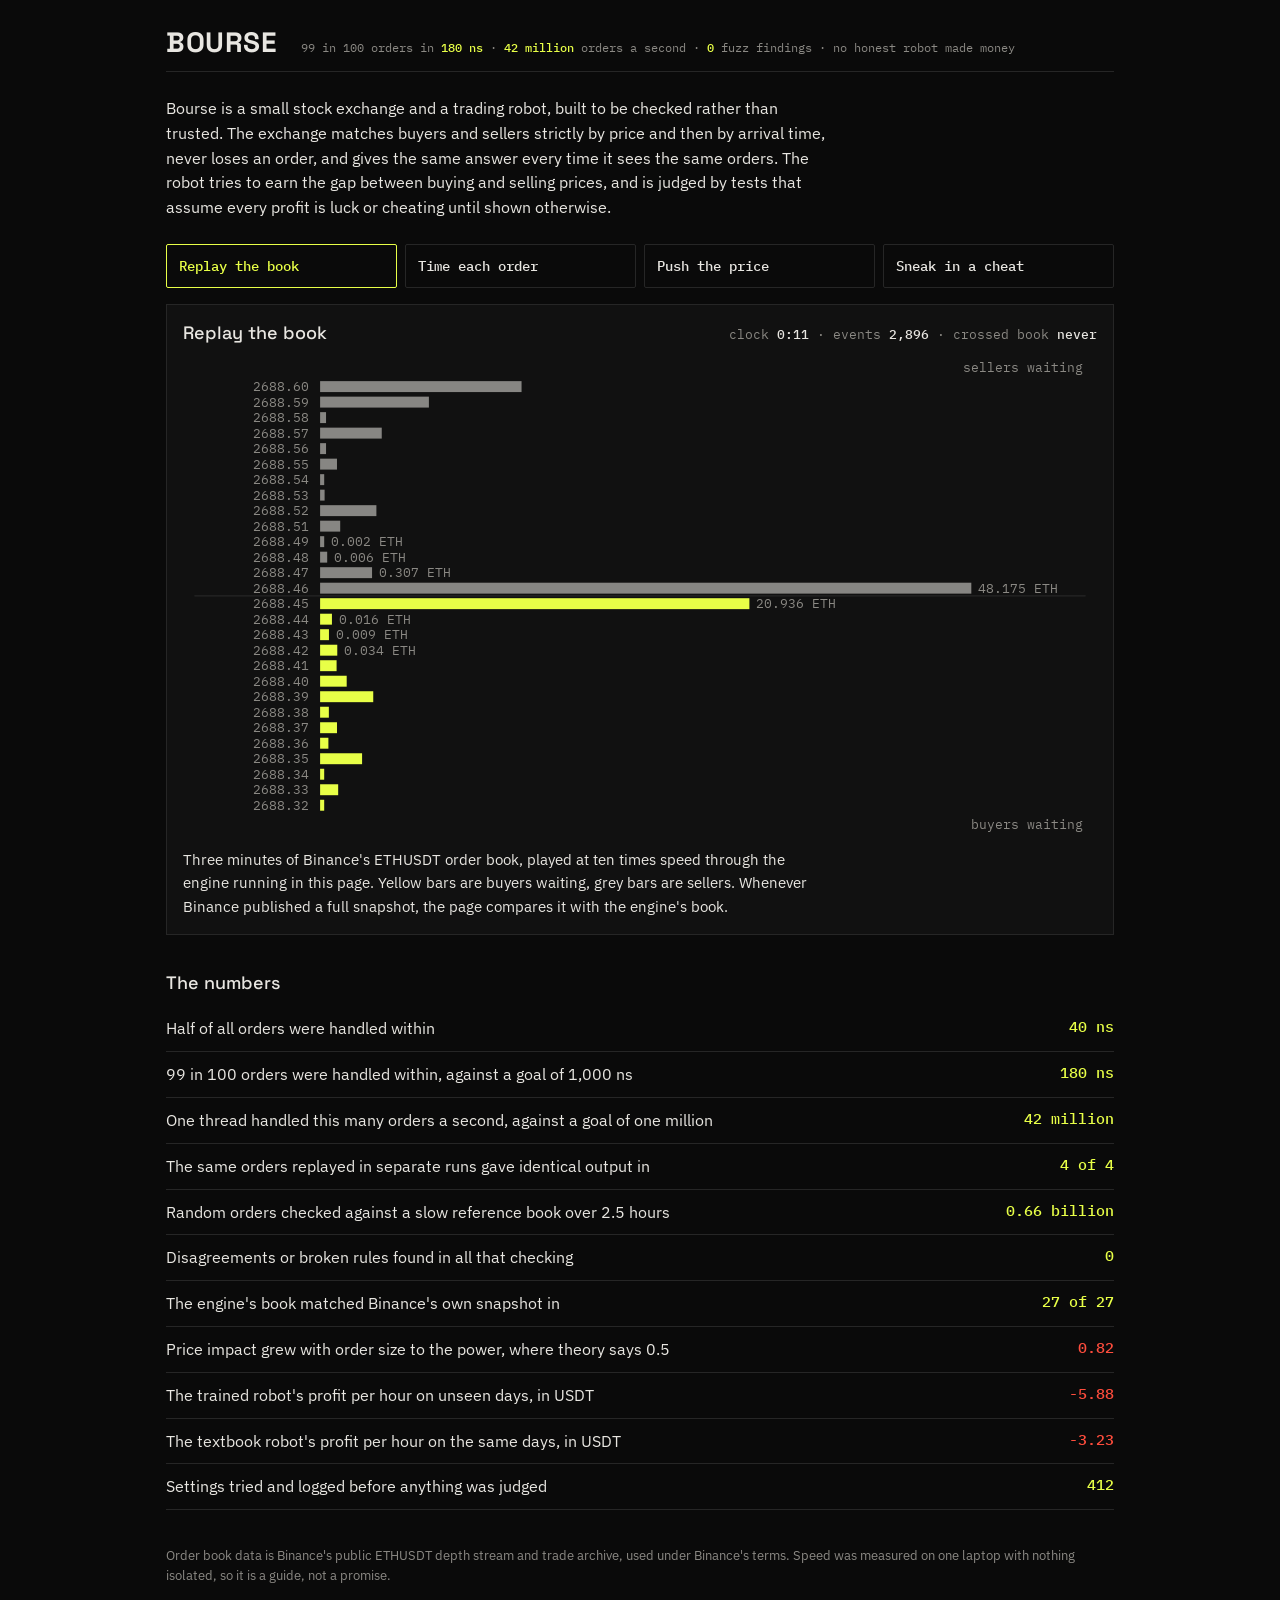
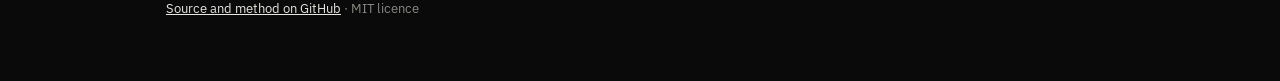
==== site/index.html @ e9c9f5f6 "feat(site): compile the engine to wasm and publish a browser demo" ====
<!doctype html>
<html lang="en">
<head>
<meta charset="utf-8">
<meta name="viewport" content="width=device-width, initial-scale=1">
<title>Bourse</title>
<meta name="description" content="A small exchange and a trading robot, built to be checked rather than trusted.">
<link rel="preconnect" href="https://fonts.googleapis.com">
<link rel="preconnect" href="https://fonts.gstatic.com" crossorigin>
<link href="https://fonts.googleapis.com/css2?family=Space+Grotesk:wght@500;700&family=IBM+Plex+Sans:wght@400;500&family=IBM+Plex+Mono:wght@400;500&display=swap" rel="stylesheet">
<link rel="stylesheet" href="style.css">
</head>
<body>
<header class="top">
  <h1>Bourse</h1>
  <p class="tape" id="tape" aria-label="Key numbers">loading the results</p>
</header>

<main>
  <section class="intro">
    <p>Bourse is a small stock exchange and a trading robot, built to be checked rather than trusted. The exchange matches buyers and sellers strictly by price and then by arrival time, never loses an order, and gives the same answer every time it sees the same orders. The robot tries to earn the gap between buying and selling prices, and is judged by tests that assume every profit is luck or cheating until shown otherwise.</p>
  </section>

  <nav class="controls" aria-label="Demo">
    <button type="button" data-view="replay" aria-pressed="true">Replay the book</button>
    <button type="button" data-view="latency" aria-pressed="false">Time each order</button>
    <button type="button" data-view="impact" aria-pressed="false">Push the price</button>
    <button type="button" data-view="cheat" aria-pressed="false" class="surprise">Sneak in a cheat</button>
  </nav>

  <section class="stage" aria-live="polite">
    <div class="stage-head">
      <h2 id="stage-title">Replay the book</h2>
      <div class="readout" id="readout"></div>
    </div>
    <svg id="chart" role="img" aria-labelledby="stage-title stage-caption" viewBox="0 0 800 420" preserveAspectRatio="xMidYMid meet"></svg>
    <p class="caption" id="stage-caption"></p>
    <div class="stamp" id="stamp" hidden></div>
  </section>

  <section class="facts">
    <h2>The numbers</h2>
    <dl id="facts"></dl>
  </section>
</main>

<footer>
  <p>Order book data is Binance's public ETHUSDT depth stream and trade archive, used under Binance's terms. Speed was measured on one laptop with nothing isolated, so it is a guide, not a promise.</p>
  <p><a href="https://github.com/samad-zeeshan/Bourse">Source and method on GitHub</a> · MIT licence</p>
</footer>
<script type="module" src="app.js"></script>
</body>
</html>
---- site/style.css ----
/* The tape: black page, one acid accent for data, one red for refusals, monospace for every number. */

:root {
  --bg: #0a0a0a;
  --panel: #111111;
  --ink: #e8e6e1;
  --muted: #8b8984;
  --rule: #262626;
  --accent: #e8ff47;
  --signal: #ff4d3d;
  --display: "Space Grotesk", "IBM Plex Sans", sans-serif;
  --text: "IBM Plex Sans", sans-serif;
  --mono: "IBM Plex Mono", ui-monospace, monospace;
  color-scheme: dark;
}

* { box-sizing: border-box; }
html { background: var(--bg); }
body {
  margin: 0 auto;
  max-width: 980px;
  padding: 0 16px 48px;
  background: var(--bg);
  color: var(--ink);
  font: 16px/1.55 var(--text);
  -webkit-font-smoothing: antialiased;
}

.top {
  display: flex;
  flex-wrap: wrap;
  align-items: baseline;
  gap: 8px 24px;
  padding: 28px 0 14px;
  border-bottom: 1px solid var(--rule);
}
h1 {
  margin: 0;
  font: 700 28px/1 var(--display);
  letter-spacing: 0.02em;
  text-transform: uppercase;
}
.tape {
  margin: 0;
  font: 400 12px/1.5 var(--mono);
  color: var(--muted);
  font-variant-numeric: tabular-nums;
}
.tape b { color: var(--accent); font-weight: 500; }

.intro p { max-width: 66ch; margin: 24px 0; color: var(--ink); }

.controls {
  display: grid;
  grid-template-columns: repeat(4, minmax(0, 1fr));
  gap: 8px;
  margin: 8px 0 16px;
}
.controls button {
  appearance: none;
  min-height: 44px;
  padding: 10px 12px;
  border: 1px solid var(--rule);
  border-radius: 2px;
  background: transparent;
  color: var(--ink);
  font: 500 14px/1.2 var(--mono);
  text-align: left;
  cursor: pointer;
  transition: border-color 160ms ease, background-color 160ms ease, transform 80ms ease;
}
.controls button:hover { border-color: var(--muted); }
.controls button:active { transform: translateY(1px); }
.controls button:focus-visible { outline: 2px solid var(--accent); outline-offset: 2px; }
.controls button[aria-pressed="true"] { border-color: var(--accent); color: var(--accent); }
.controls button.surprise[aria-pressed="true"] { border-color: var(--signal); color: var(--signal); }
.controls button:disabled { opacity: 0.4; cursor: wait; }

.stage {
  position: relative;
  padding: 16px;
  background: var(--panel);
  border: 1px solid var(--rule);
}
.stage-head { display: flex; flex-wrap: wrap; justify-content: space-between; gap: 8px; align-items: baseline; }
h2 { margin: 0; font: 500 18px/1.3 var(--display); }
.readout { font: 400 13px/1.4 var(--mono); color: var(--muted); font-variant-numeric: tabular-nums; }
.readout b { color: var(--ink); font-weight: 500; }
#chart { display: block; width: 100%; height: auto; margin-top: 12px; }
.caption { max-width: 70ch; margin: 12px 0 0; color: var(--ink); font-size: 15px; }

.stamp {
  position: absolute;
  top: 64px;
  right: 24px;
  max-width: 280px;
  padding: 10px 14px;
  border: 2px solid var(--signal);
  color: var(--signal);
  font: 500 14px/1.35 var(--mono);
  text-transform: uppercase;
  letter-spacing: 0.04em;
  transform: rotate(-3deg);
  background: rgba(10, 10, 10, 0.85);
}
.stamp.ok { border-color: var(--accent); color: var(--accent); }
.stamp.low { top: auto; bottom: 120px; right: 40px; }

.facts { margin-top: 36px; }
.facts dl {
  display: grid;
  grid-template-columns: minmax(0, 1fr) auto;
  gap: 0;
  margin: 12px 0 0;
  font-variant-numeric: tabular-nums;
}
.facts dt, .facts dd { margin: 0; padding: 10px 0; border-bottom: 1px solid var(--rule); }
.facts dt { color: var(--ink); padding-right: 16px; }
.facts dd { font: 500 15px/1.5 var(--mono); color: var(--accent); text-align: right; }
.facts dd.bad { color: var(--signal); }

footer { margin-top: 36px; color: var(--muted); font-size: 13px; }
footer a { color: var(--ink); }
footer a:focus-visible { outline: 2px solid var(--accent); }

svg text { font-family: var(--mono); fill: var(--muted); font-size: 11px; }
svg .axis { stroke: var(--rule); }
svg .bid { fill: var(--accent); }
svg .ask { fill: var(--ink); opacity: 0.55; }
svg .bar { fill: var(--accent); }
svg .mark { stroke: var(--ink); stroke-dasharray: 3 3; }
svg .fit { stroke: var(--accent); stroke-width: 2; fill: none; }
svg .ref { stroke: var(--muted); stroke-dasharray: 4 4; fill: none; }
svg .pt { fill: var(--accent); }
svg .err { stroke: var(--accent); }
svg .zero { stroke: var(--muted); }
svg .ci { stroke-width: 6; stroke-linecap: butt; }
svg .honest { stroke: var(--ink); }
svg .cheat { stroke: var(--signal); }
svg text.label { fill: var(--ink); font-size: 12px; }
svg text.warn { fill: var(--signal); }

@media (max-width: 640px) {
  .controls { grid-template-columns: repeat(2, minmax(0, 1fr)); }
  .stamp { position: static; margin-top: 12px; transform: none; max-width: none; }
  h1 { font-size: 24px; }
}

@media (prefers-reduced-motion: reduce) {
  * { transition: none !important; animation: none !important; }
}
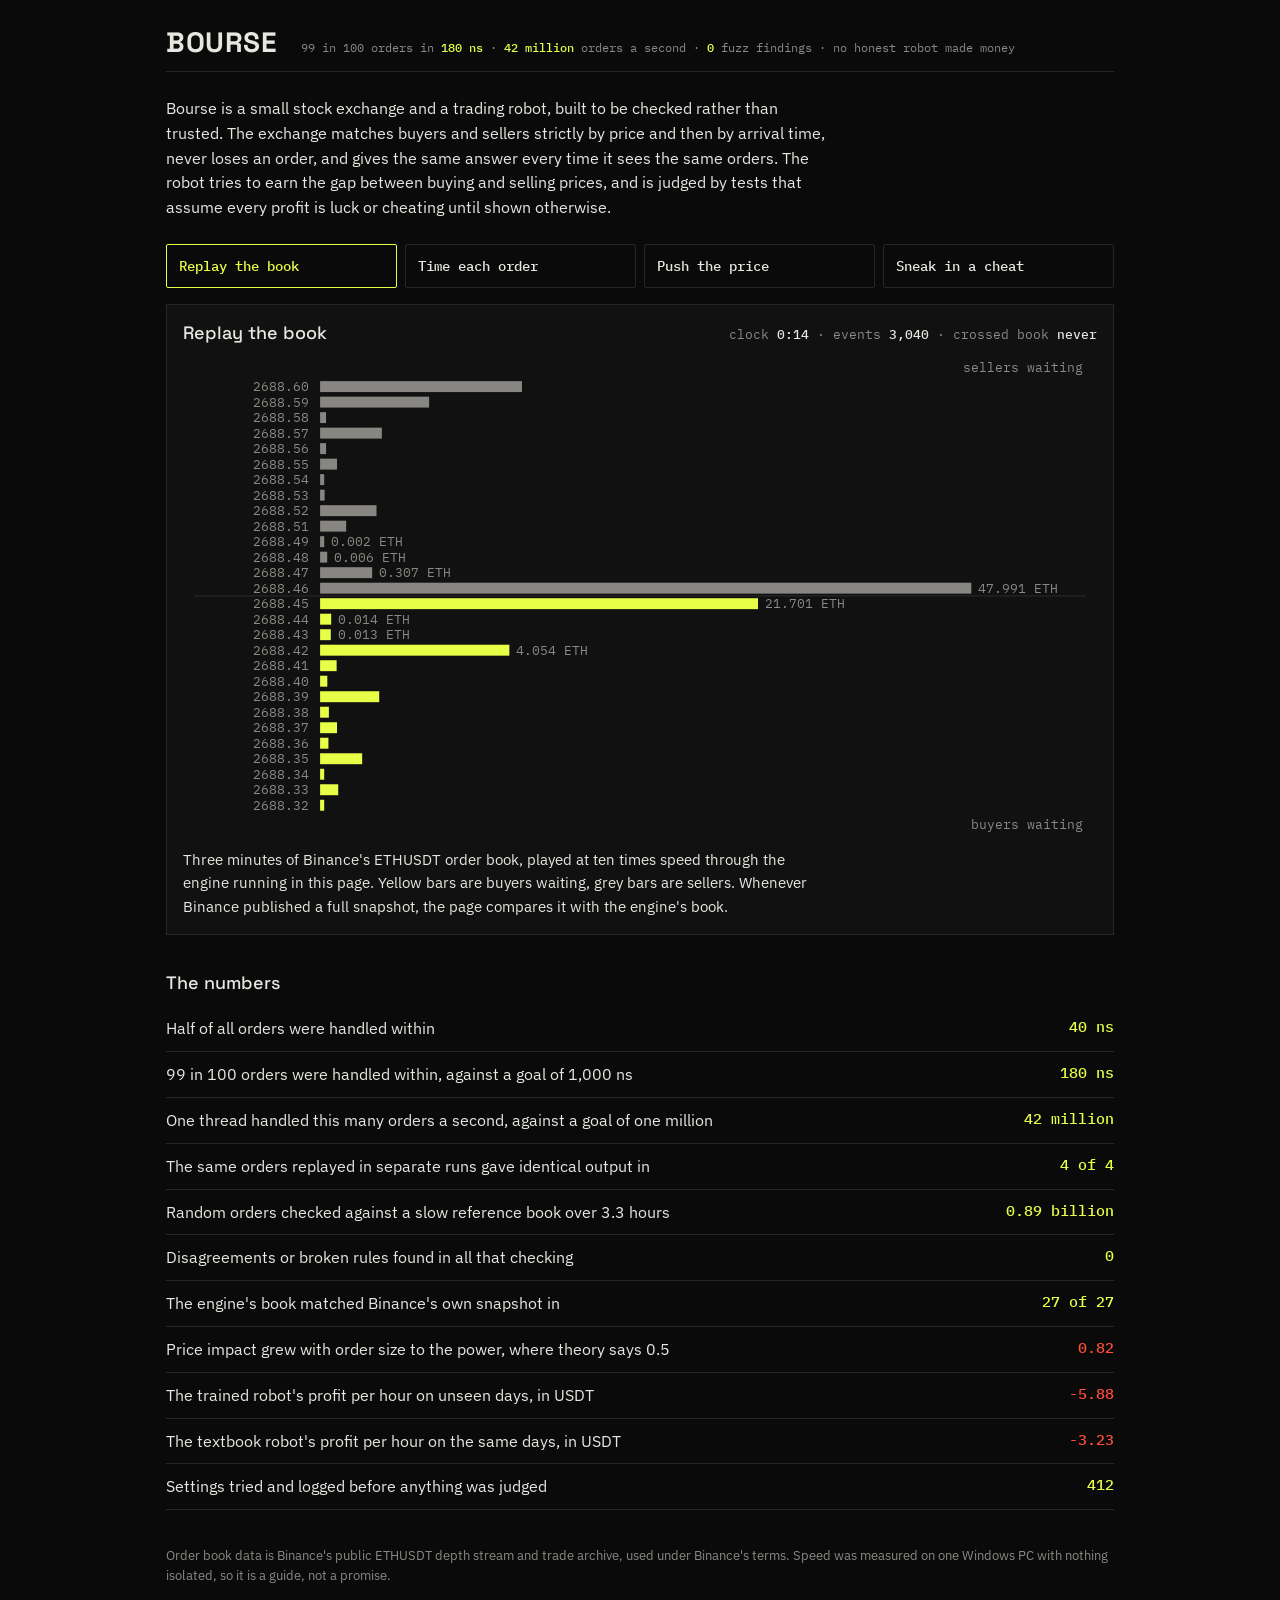
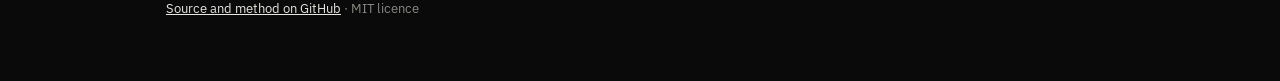
==== commit e748fd08: "fix: describe the benchmark machine and commit the fuzz log" ====
--- a/site/index.html
+++ b/site/index.html
@@ -45,7 +45,7 @@
 </main>
 
 <footer>
-  <p>Order book data is Binance's public ETHUSDT depth stream and trade archive, used under Binance's terms. Speed was measured on one laptop with nothing isolated, so it is a guide, not a promise.</p>
+  <p>Order book data is Binance's public ETHUSDT depth stream and trade archive, used under Binance's terms. Speed was measured on one Windows PC with nothing isolated, so it is a guide, not a promise.</p>
   <p><a href="https://github.com/samad-zeeshan/Bourse">Source and method on GitHub</a> · MIT licence</p>
 </footer>
 <script type="module" src="app.js"></script>
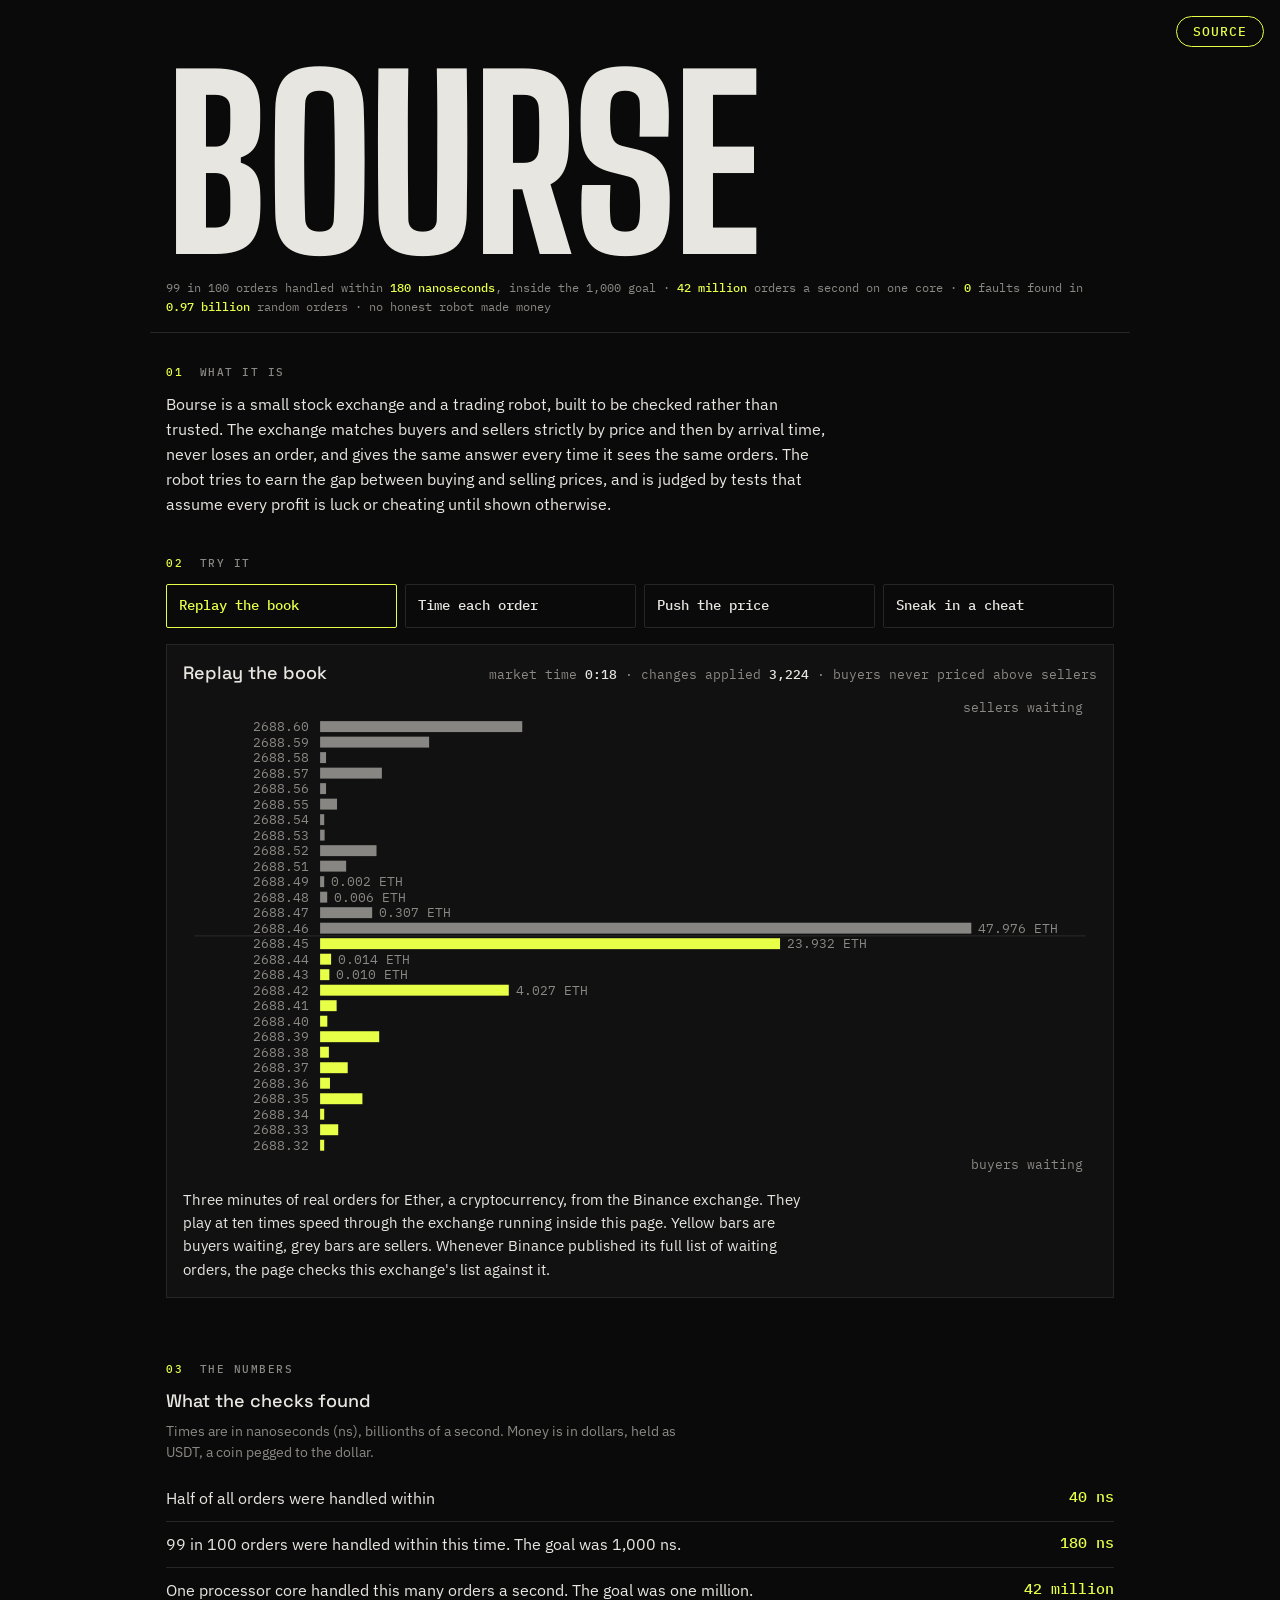
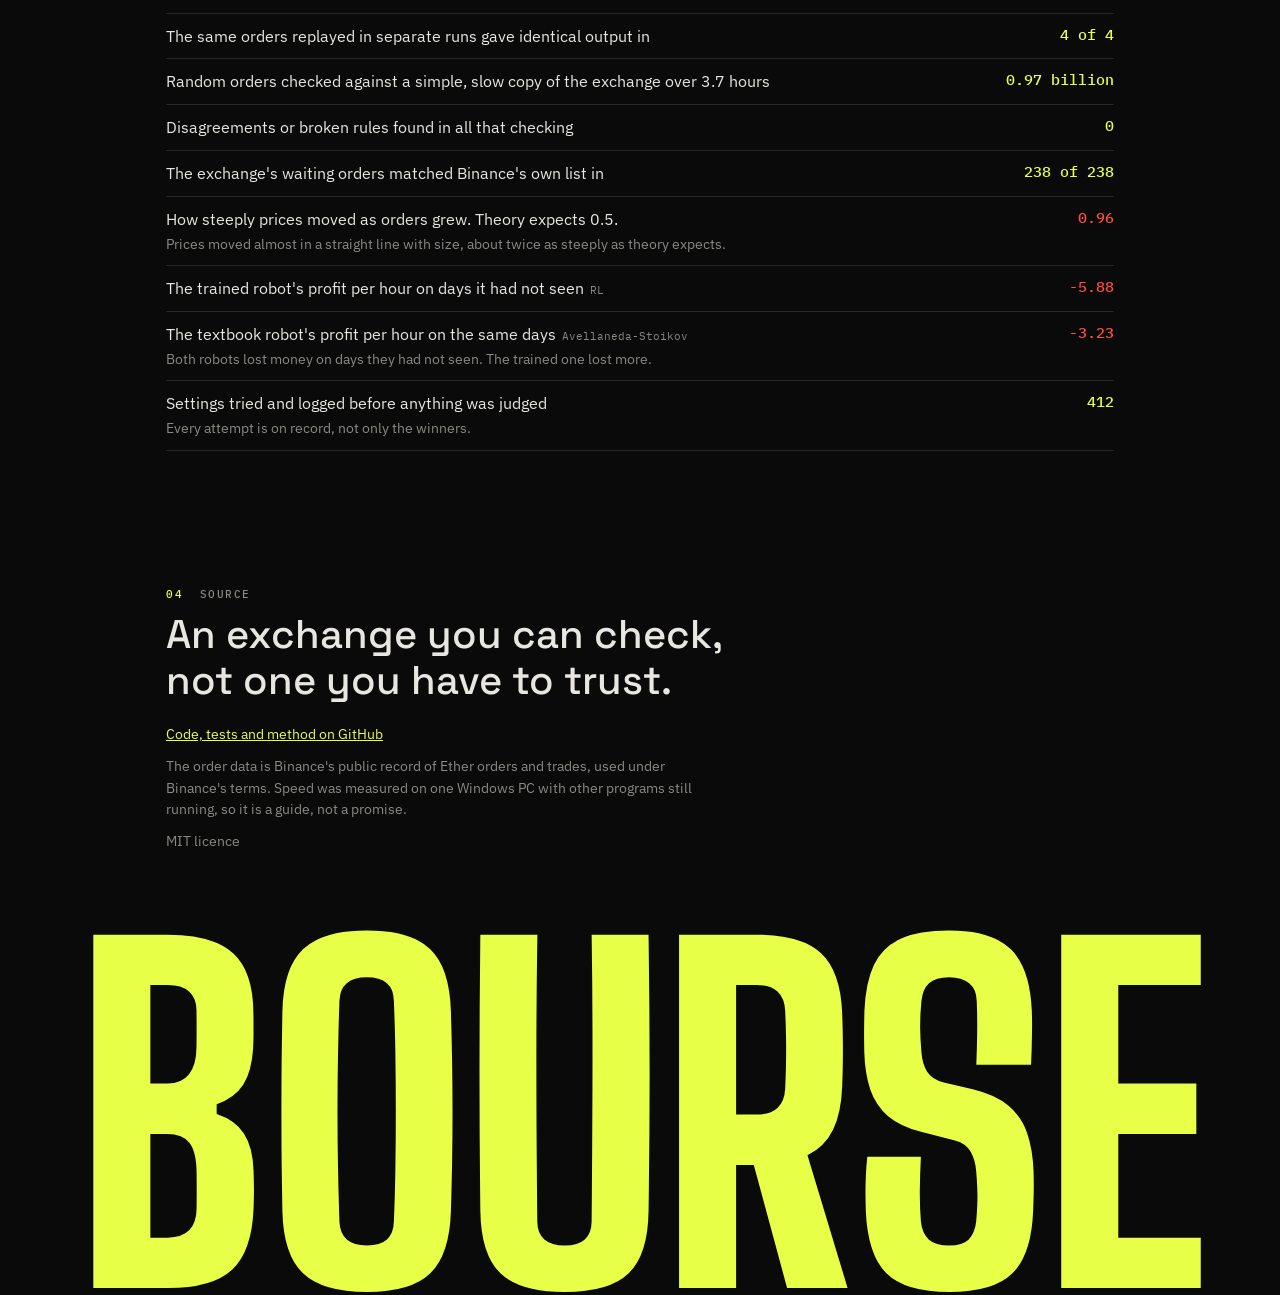
==== commit 82708381: "feat(site): add section labels, a source link, a footer and a theme flip" ====
--- a/site/index.html
+++ b/site/index.html
@@ -7,46 +7,60 @@
 <meta name="description" content="A small exchange and a trading robot, built to be checked rather than trusted.">
 <link rel="preconnect" href="https://fonts.googleapis.com">
 <link rel="preconnect" href="https://fonts.gstatic.com" crossorigin>
-<link href="https://fonts.googleapis.com/css2?family=Space+Grotesk:wght@500;700&family=IBM+Plex+Sans:wght@400;500&family=IBM+Plex+Mono:wght@400;500&display=swap" rel="stylesheet">
+<link href="https://fonts.googleapis.com/css2?family=Big+Shoulders+Display:wght@800&family=Space+Grotesk:wght@500;700&family=IBM+Plex+Sans:wght@400;500&family=IBM+Plex+Mono:wght@400;500&display=swap" rel="stylesheet">
 <link rel="stylesheet" href="style.css">
 </head>
 <body>
+<a class="source-pill" href="https://github.com/samad-zeeshan/Bourse">Source</a>
+
 <header class="top">
-  <h1>Bourse</h1>
+  <h1 class="wordmark">Bourse</h1>
   <p class="tape" id="tape" aria-label="Key numbers">loading the results</p>
 </header>
 
 <main>
   <section class="intro">
+    <p class="eyebrow"><span>01</span> What it is</p>
     <p>Bourse is a small stock exchange and a trading robot, built to be checked rather than trusted. The exchange matches buyers and sellers strictly by price and then by arrival time, never loses an order, and gives the same answer every time it sees the same orders. The robot tries to earn the gap between buying and selling prices, and is judged by tests that assume every profit is luck or cheating until shown otherwise.</p>
   </section>
 
-  <nav class="controls" aria-label="Demo">
-    <button type="button" data-view="replay" aria-pressed="true">Replay the book</button>
-    <button type="button" data-view="latency" aria-pressed="false">Time each order</button>
-    <button type="button" data-view="impact" aria-pressed="false">Push the price</button>
-    <button type="button" data-view="cheat" aria-pressed="false" class="surprise">Sneak in a cheat</button>
-  </nav>
+  <section class="demo">
+    <p class="eyebrow"><span>02</span> Try it</p>
+    <nav class="controls" aria-label="Demo">
+      <button type="button" data-view="replay" data-demo="replay" aria-pressed="true">Replay the book</button>
+      <button type="button" data-view="latency" data-demo="timing" aria-pressed="false">Time each order</button>
+      <button type="button" data-view="impact" data-demo="impact" aria-pressed="false">Push the price</button>
+      <button type="button" data-view="cheat" data-demo="cheat" aria-pressed="false" class="surprise">Sneak in a cheat</button>
+    </nav>
 
-  <section class="stage" aria-live="polite">
-    <div class="stage-head">
-      <h2 id="stage-title">Replay the book</h2>
-      <div class="readout" id="readout"></div>
+    <div class="stage" aria-live="polite">
+      <div class="stage-head">
+        <h2 id="stage-title">Replay the book</h2>
+        <div class="readout" id="readout"></div>
+      </div>
+      <svg id="chart" role="img" aria-labelledby="stage-title stage-caption" viewBox="0 0 800 420" preserveAspectRatio="xMidYMid meet"></svg>
+      <p class="caption" id="stage-caption"></p>
+      <div class="stamp" id="stamp" hidden></div>
     </div>
-    <svg id="chart" role="img" aria-labelledby="stage-title stage-caption" viewBox="0 0 800 420" preserveAspectRatio="xMidYMid meet"></svg>
-    <p class="caption" id="stage-caption"></p>
-    <div class="stamp" id="stamp" hidden></div>
   </section>
 
-  <section class="facts">
-    <h2>The numbers</h2>
+  <section class="facts" id="numbers">
+    <p class="eyebrow"><span>03</span> The numbers</p>
+    <h2>What the checks found</h2>
+    <p class="key">Times are in nanoseconds (ns), billionths of a second. Money is in dollars, held as USDT, a coin pegged to the dollar.</p>
     <dl id="facts"></dl>
   </section>
 </main>
 
-<footer>
-  <p>Order book data is Binance's public ETHUSDT depth stream and trade archive, used under Binance's terms. Speed was measured on one Windows PC with nothing isolated, so it is a guide, not a promise.</p>
-  <p><a href="https://github.com/samad-zeeshan/Bourse">Source and method on GitHub</a> · MIT licence</p>
+<footer class="coda">
+  <div class="coda-inner">
+    <p class="eyebrow"><span>04</span> Source</p>
+    <p class="voice">An exchange you can check, not one you have to trust.</p>
+    <p><a href="https://github.com/samad-zeeshan/Bourse">Code, tests and method on GitHub</a></p>
+    <p>The order data is Binance's public record of Ether orders and trades, used under Binance's terms. Speed was measured on one Windows PC with other programs still running, so it is a guide, not a promise.</p>
+    <p>MIT licence</p>
+  </div>
+  <p class="wordmark wordmark-foot" aria-hidden="true">Bourse</p>
 </footer>
 <script type="module" src="app.js"></script>
 </body>
--- a/site/style.css
+++ b/site/style.css
@@ -9,46 +9,90 @@
   --accent: #e8ff47;
   --signal: #ff4d3d;
   --display: "Space Grotesk", "IBM Plex Sans", sans-serif;
+  --mark: "Big Shoulders Display", "Space Grotesk", sans-serif;
+  /* Page surface and ink. The numbers section swaps these, so every section reads them instead of the raw tokens. */
+  --surface: var(--bg);
+  --fg: var(--ink);
   --text: "IBM Plex Sans", sans-serif;
   --mono: "IBM Plex Mono", ui-monospace, monospace;
   color-scheme: dark;
 }
 
 * { box-sizing: border-box; }
-html { background: var(--bg); }
+html { background: var(--bg); overflow-x: hidden; }
 body {
-  margin: 0 auto;
-  max-width: 980px;
-  padding: 0 16px 48px;
-  background: var(--bg);
-  color: var(--ink);
+  margin: 0;
+  background: var(--surface);
+  color: var(--fg);
   font: 16px/1.55 var(--text);
   -webkit-font-smoothing: antialiased;
-}
+  transition: background-color 600ms cubic-bezier(.2,.8,.2,1), color 600ms cubic-bezier(.2,.8,.2,1);
+}
+body.flip { --surface: var(--ink); --fg: var(--bg); }
+
+.top, main > section {
+  max-width: 980px;
+  margin: 0 auto;
+  padding-left: 16px;
+  padding-right: 16px;
+  background: var(--surface);
+  transition: background-color 600ms cubic-bezier(.2,.8,.2,1);
+}
+
+.source-pill {
+  position: fixed;
+  top: 16px;
+  right: 16px;
+  z-index: 10;
+  padding: 8px 16px;
+  border: 1px solid var(--accent);
+  border-radius: 999px;
+  background: var(--bg);
+  color: var(--accent);
+  font: 500 13px/1 var(--mono);
+  letter-spacing: 0.08em;
+  text-transform: uppercase;
+  text-decoration: none;
+  transition: background-color 160ms ease, color 160ms ease;
+}
+.source-pill:hover { background: var(--accent); color: var(--bg); }
+.source-pill:focus-visible { outline: 2px solid var(--accent); outline-offset: 3px; }
+
+.eyebrow {
+  margin: 0 0 12px;
+  font: 500 11px/1.4 var(--mono);
+  letter-spacing: 0.14em;
+  text-transform: uppercase;
+  color: var(--muted);
+}
+.eyebrow span { color: var(--accent); margin-right: 8px; }
+body.flip main .eyebrow span, body.flip .tape b { color: var(--fg); }
 
 .top {
-  display: flex;
-  flex-wrap: wrap;
-  align-items: baseline;
-  gap: 8px 24px;
-  padding: 28px 0 14px;
+  padding-top: 72px;
+  padding-bottom: 16px;
   border-bottom: 1px solid var(--rule);
 }
-h1 {
+.wordmark {
   margin: 0;
-  font: 700 28px/1 var(--display);
-  letter-spacing: 0.02em;
-  text-transform: uppercase;
-}
+  font: 800 clamp(96px, 24vw, 232px)/0.8 var(--mark);
+  letter-spacing: -0.01em;
+  text-transform: uppercase;
+}
+.top .wordmark { margin-bottom: 20px; }
 .tape {
   margin: 0;
-  font: 400 12px/1.5 var(--mono);
+  font: 400 12px/1.6 var(--mono);
   color: var(--muted);
   font-variant-numeric: tabular-nums;
 }
 .tape b { color: var(--accent); font-weight: 500; }
 
-.intro p { max-width: 66ch; margin: 24px 0; color: var(--ink); }
+.intro { padding-top: 32px; }
+.intro p:not(.eyebrow) { max-width: 66ch; margin: 0 0 24px; }
+/* The demo is the instrument, so it stays black when the page flips light around it. */
+.demo { padding-top: 16px; padding-bottom: 16px; background: var(--bg); color: var(--ink); }
+body.flip .demo .eyebrow span { color: var(--accent); }
 
 .controls {
   display: grid;
@@ -80,12 +124,14 @@
   position: relative;
   padding: 16px;
   background: var(--panel);
+  color: var(--ink);
   border: 1px solid var(--rule);
 }
 .stage-head { display: flex; flex-wrap: wrap; justify-content: space-between; gap: 8px; align-items: baseline; }
 h2 { margin: 0; font: 500 18px/1.3 var(--display); }
 .readout { font: 400 13px/1.4 var(--mono); color: var(--muted); font-variant-numeric: tabular-nums; }
 .readout b { color: var(--ink); font-weight: 500; }
+.readout b.warn { color: var(--signal); }
 #chart { display: block; width: 100%; height: auto; margin-top: 12px; }
 .caption { max-width: 70ch; margin: 12px 0 0; color: var(--ink); font-size: 15px; }
 
@@ -106,7 +152,9 @@
 .stamp.ok { border-color: var(--accent); color: var(--accent); }
 .stamp.low { top: auto; bottom: 120px; right: 40px; }
 
-.facts { margin-top: 36px; }
+.facts { padding-top: 48px; padding-bottom: 64px; }
+.facts .key { max-width: 66ch; margin: 8px 0 0; color: var(--muted); font-size: 14px; }
+body.flip .facts .key { color: var(--fg); }
 .facts dl {
   display: grid;
   grid-template-columns: minmax(0, 1fr) auto;
@@ -115,13 +163,43 @@
   font-variant-numeric: tabular-nums;
 }
 .facts dt, .facts dd { margin: 0; padding: 10px 0; border-bottom: 1px solid var(--rule); }
-.facts dt { color: var(--ink); padding-right: 16px; }
-.facts dd { font: 500 15px/1.5 var(--mono); color: var(--accent); text-align: right; }
+.facts dt { color: var(--fg); padding-right: 16px; }
+.facts dt .note { display: block; margin-top: 2px; font-size: 14px; color: var(--muted); }
+.facts dt .tag { margin-left: 6px; font: 400 11px/1 var(--mono); color: var(--muted); }
+.facts dd { font: 500 15px/1.5 var(--mono); color: var(--accent); text-align: right; white-space: nowrap; }
 .facts dd.bad { color: var(--signal); }
-
-footer { margin-top: 36px; color: var(--muted); font-size: 13px; }
-footer a { color: var(--ink); }
-footer a:focus-visible { outline: 2px solid var(--accent); }
+/* On the light surface the acid accent disappears, so values go to ink and bad ones become a red chip. */
+body.flip .facts dt .note, body.flip .facts dt .tag { color: #4a4945; }
+body.flip .facts dt, body.flip .facts dd { border-bottom-color: #c9c6bf; }
+body.flip .facts dd { color: var(--fg); }
+body.flip .facts dd.bad { color: var(--fg); }
+body.flip .facts dd.bad::before { content: ""; display: inline-block; width: 8px; height: 8px; margin-right: 8px; background: var(--signal); vertical-align: 1px; }
+
+.coda {
+  margin-top: 0;
+  padding: 72px 0 0;
+  background: var(--bg);
+  color: var(--muted);
+  font-size: 14px;
+  overflow: hidden;
+}
+.coda-inner { max-width: 980px; margin: 0 auto; padding: 0 16px; }
+.coda p { margin: 0 0 10px; max-width: 66ch; }
+.coda .voice { margin-bottom: 20px; font: 500 clamp(24px, 4vw, 40px)/1.15 var(--display); color: var(--ink); max-width: 22ch; }
+.coda a { color: var(--accent); }
+.coda a:focus-visible { outline: 2px solid var(--accent); outline-offset: 2px; }
+.coda .wordmark-foot {
+  max-width: none;
+  /* The tight line height lets the capitals rise above the line box, so the gap grows with the type. */
+  margin: calc(40px + 0.14em) 0 0;
+  padding: 0 8px;
+  font-size: 34.5vw;
+  line-height: 0.74;
+  padding-bottom: 0.03em;
+  color: var(--accent);
+  text-align: center;
+  white-space: nowrap;
+}
 
 svg text { font-family: var(--mono); fill: var(--muted); font-size: 11px; }
 svg .axis { stroke: var(--rule); }
@@ -143,9 +221,9 @@
 @media (max-width: 640px) {
   .controls { grid-template-columns: repeat(2, minmax(0, 1fr)); }
   .stamp { position: static; margin-top: 12px; transform: none; max-width: none; }
-  h1 { font-size: 24px; }
 }
 
 @media (prefers-reduced-motion: reduce) {
   * { transition: none !important; animation: none !important; }
 }
+svg text.tag { font-size: 10px; opacity: 0.7; }
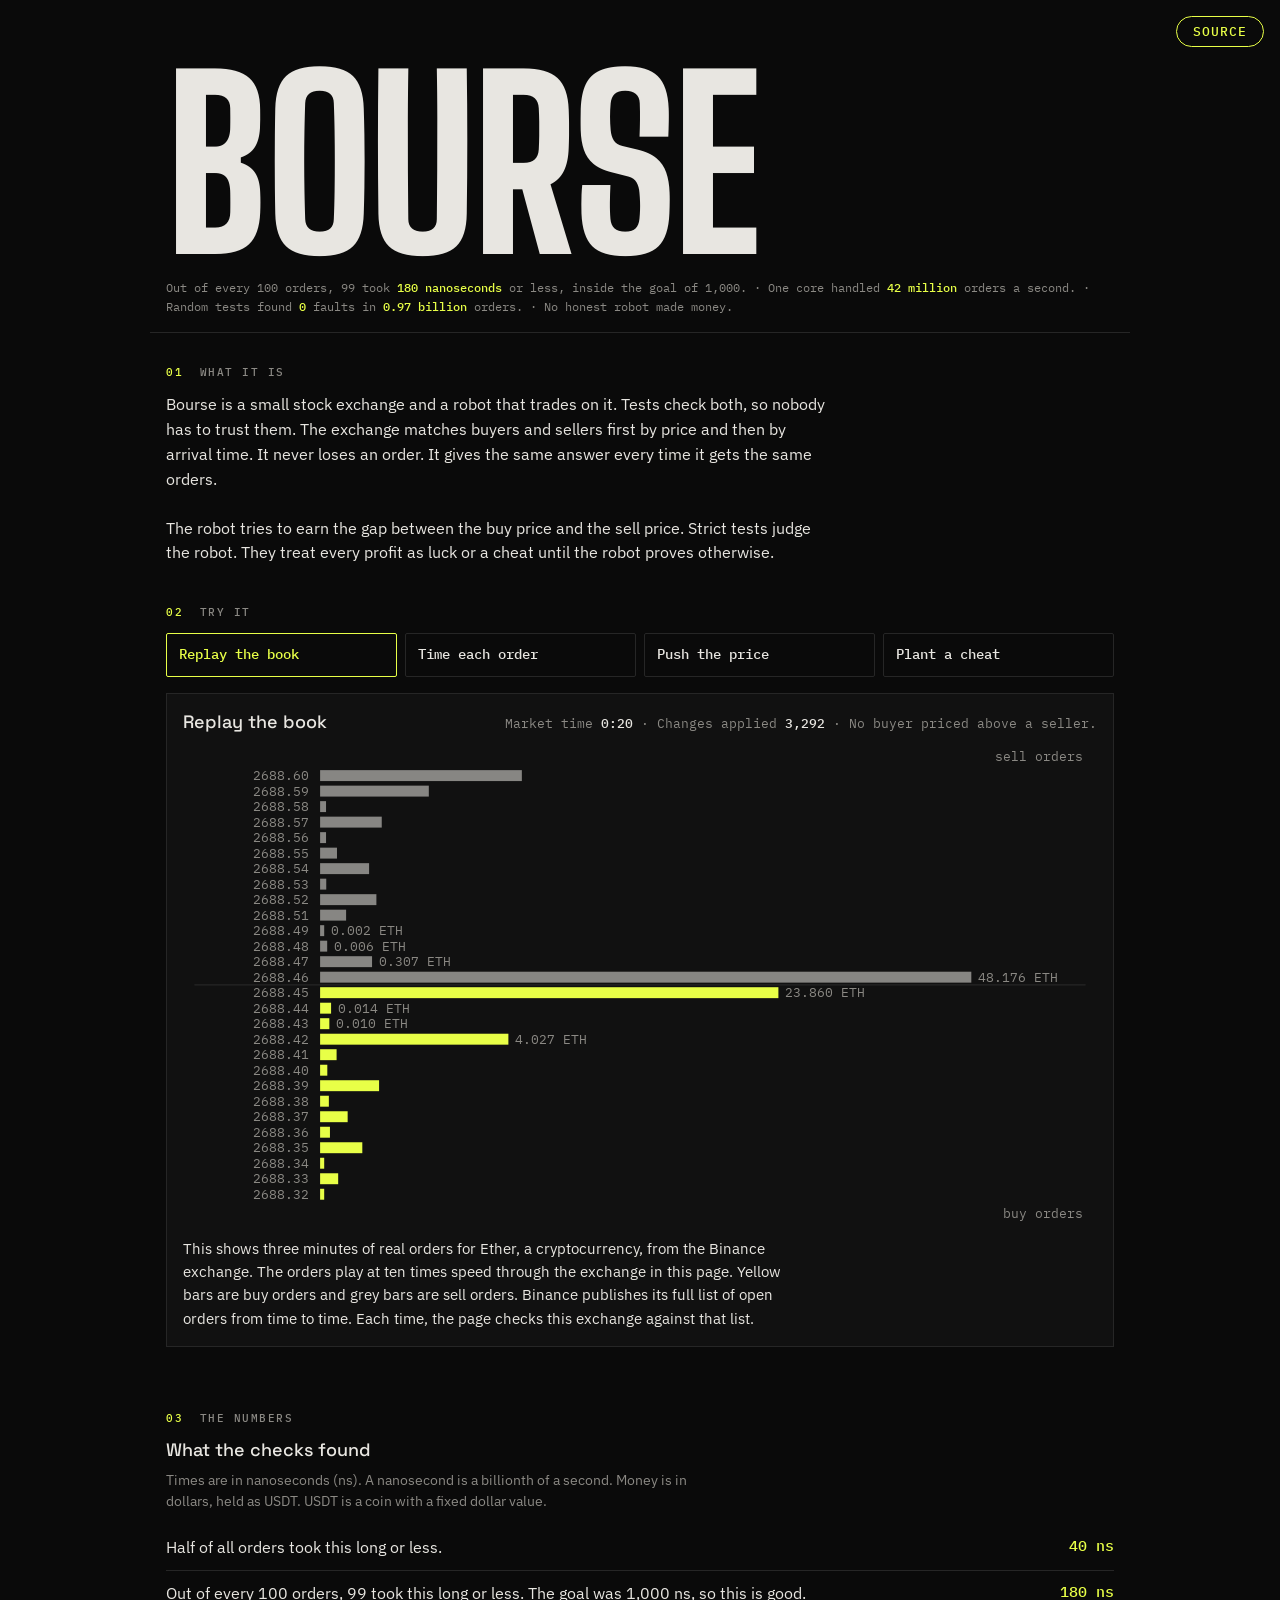
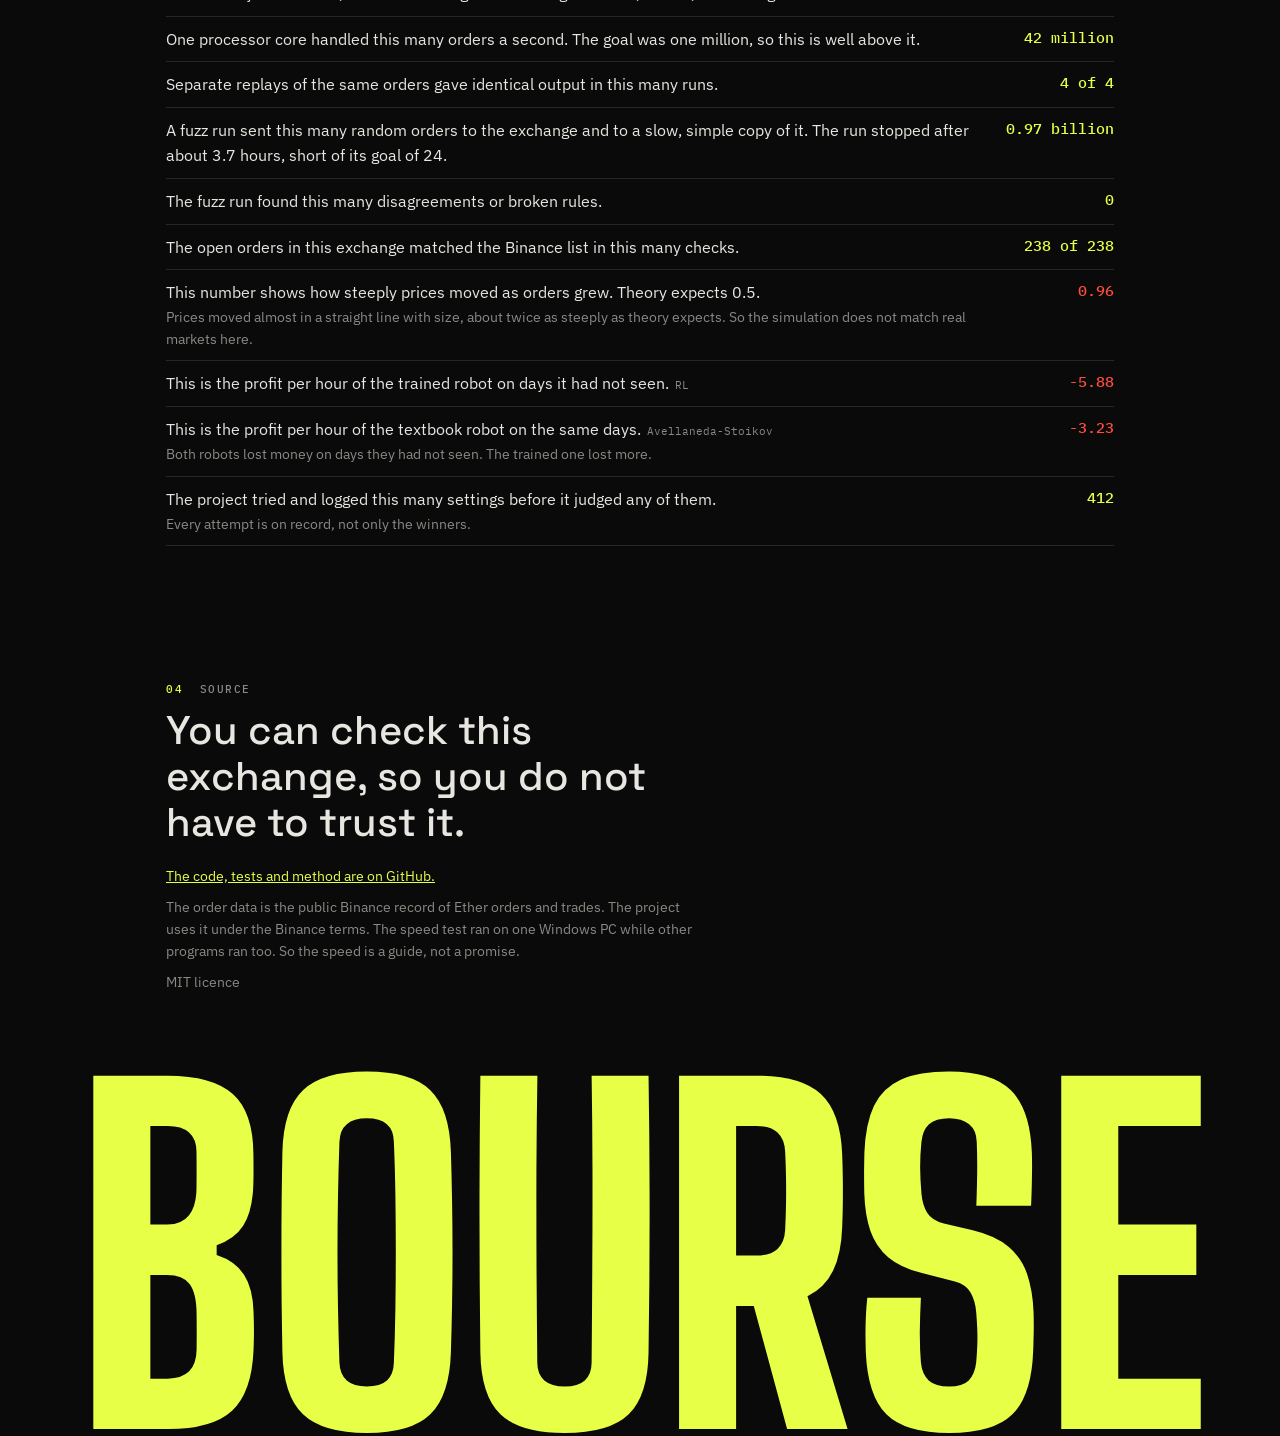
==== commit 082cc21d: "docs(site): rewrite demo page text in plain language" ====
--- a/site/index.html
+++ b/site/index.html
@@ -4,7 +4,7 @@
 <meta charset="utf-8">
 <meta name="viewport" content="width=device-width, initial-scale=1">
 <title>Bourse</title>
-<meta name="description" content="A small exchange and a trading robot, built to be checked rather than trusted.">
+<meta name="description" content="Bourse is a small stock exchange and a robot that trades on it, and tests check both.">
 <link rel="preconnect" href="https://fonts.googleapis.com">
 <link rel="preconnect" href="https://fonts.gstatic.com" crossorigin>
 <link href="https://fonts.googleapis.com/css2?family=Big+Shoulders+Display:wght@800&family=Space+Grotesk:wght@500;700&family=IBM+Plex+Sans:wght@400;500&family=IBM+Plex+Mono:wght@400;500&display=swap" rel="stylesheet">
@@ -15,13 +15,14 @@
 
 <header class="top">
   <h1 class="wordmark">Bourse</h1>
-  <p class="tape" id="tape" aria-label="Key numbers">loading the results</p>
+  <p class="tape" id="tape" aria-label="Key numbers">The results load here.</p>
 </header>
 
 <main>
   <section class="intro">
     <p class="eyebrow"><span>01</span> What it is</p>
-    <p>Bourse is a small stock exchange and a trading robot, built to be checked rather than trusted. The exchange matches buyers and sellers strictly by price and then by arrival time, never loses an order, and gives the same answer every time it sees the same orders. The robot tries to earn the gap between buying and selling prices, and is judged by tests that assume every profit is luck or cheating until shown otherwise.</p>
+    <p>Bourse is a small stock exchange and a robot that trades on it. Tests check both, so nobody has to trust them. The exchange matches buyers and sellers first by price and then by arrival time. It never loses an order. It gives the same answer every time it gets the same orders.</p>
+    <p>The robot tries to earn the gap between the buy price and the sell price. Strict tests judge the robot. They treat every profit as luck or a cheat until the robot proves otherwise.</p>
   </section>
 
   <section class="demo">
@@ -30,7 +31,7 @@
       <button type="button" data-view="replay" data-demo="replay" aria-pressed="true">Replay the book</button>
       <button type="button" data-view="latency" data-demo="timing" aria-pressed="false">Time each order</button>
       <button type="button" data-view="impact" data-demo="impact" aria-pressed="false">Push the price</button>
-      <button type="button" data-view="cheat" data-demo="cheat" aria-pressed="false" class="surprise">Sneak in a cheat</button>
+      <button type="button" data-view="cheat" data-demo="cheat" aria-pressed="false" class="surprise">Plant a cheat</button>
     </nav>
 
     <div class="stage" aria-live="polite">
@@ -47,7 +48,7 @@
   <section class="facts" id="numbers">
     <p class="eyebrow"><span>03</span> The numbers</p>
     <h2>What the checks found</h2>
-    <p class="key">Times are in nanoseconds (ns), billionths of a second. Money is in dollars, held as USDT, a coin pegged to the dollar.</p>
+    <p class="key">Times are in nanoseconds (ns). A nanosecond is a billionth of a second. Money is in dollars, held as USDT. USDT is a coin with a fixed dollar value.</p>
     <dl id="facts"></dl>
   </section>
 </main>
@@ -55,9 +56,9 @@
 <footer class="coda">
   <div class="coda-inner">
     <p class="eyebrow"><span>04</span> Source</p>
-    <p class="voice">An exchange you can check, not one you have to trust.</p>
-    <p><a href="https://github.com/samad-zeeshan/Bourse">Code, tests and method on GitHub</a></p>
-    <p>The order data is Binance's public record of Ether orders and trades, used under Binance's terms. Speed was measured on one Windows PC with other programs still running, so it is a guide, not a promise.</p>
+    <p class="voice">You can check this exchange, so you do not have to trust it.</p>
+    <p><a href="https://github.com/samad-zeeshan/Bourse">The code, tests and method are on GitHub.</a></p>
+    <p>The order data is the public Binance record of Ether orders and trades. The project uses it under the Binance terms. The speed test ran on one Windows PC while other programs ran too. So the speed is a guide, not a promise.</p>
     <p>MIT licence</p>
   </div>
   <p class="wordmark wordmark-foot" aria-hidden="true">Bourse</p>
